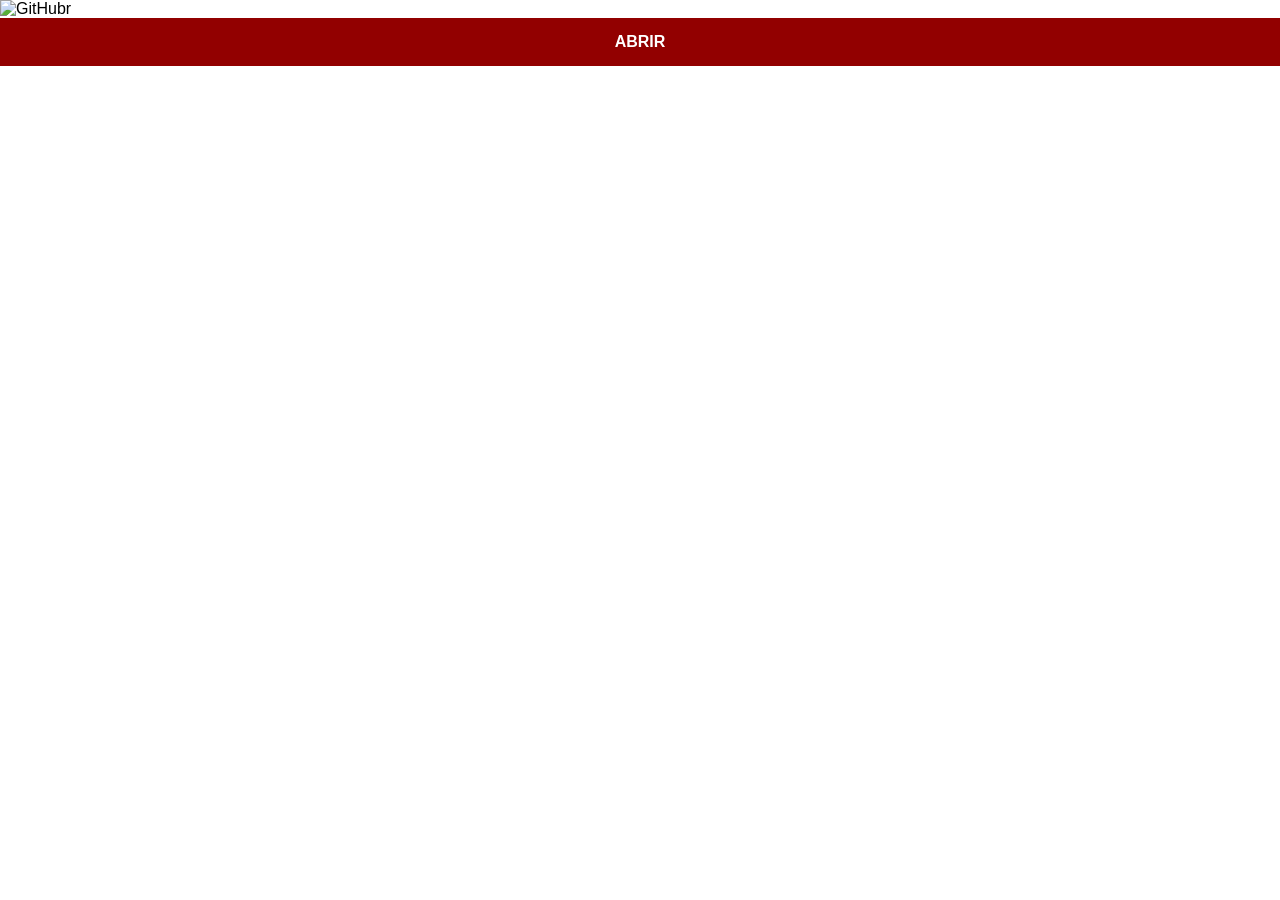
==== github.html @ 0fc51e61 "cap 27 aula 06" ====
<!DOCTYPE html>
<html lang="pt-br">
<head>
    <meta charset="UTF-8">
    <meta name="viewport" content="width=device-width, initial-scale=1.0">
    <title>Document</title>
    <link rel="stylesheet" href="estilos/rede-sociais.css">
</head>
<body>
    <img src="imagens/tela-github.jpg" alt="GitHubr">
    <a href="#">ABRIR</a>
</body>
</html>
---- estilos/rede-sociais.css ----
@charset "UTF-8";

 * {
    padding: 0px;
    margin: 0px;
    font-family: Arial, Helvetica, sans-serif;
}

::-webkit-scrollbar {
    width: 0px;
    height: 0px;
}

img {
    width: 100vw;
}

a {
    display: block;
    text-align: center;
    text-decoration: none;
    background-color: rgb(146, 0, 0);
    font-weight: bold;
    color: white;
    padding: 15px;
}

a:hover {
    font-size: 1.1em;
    padding-top: 13px;
    text-shadow: 2px 2px 3px #000000bd;
    background-color: rgb(176, 0, 0);
    transition:  font-size .2s, padding-top .2s, text-shadow .2s, background-color .1s;
}
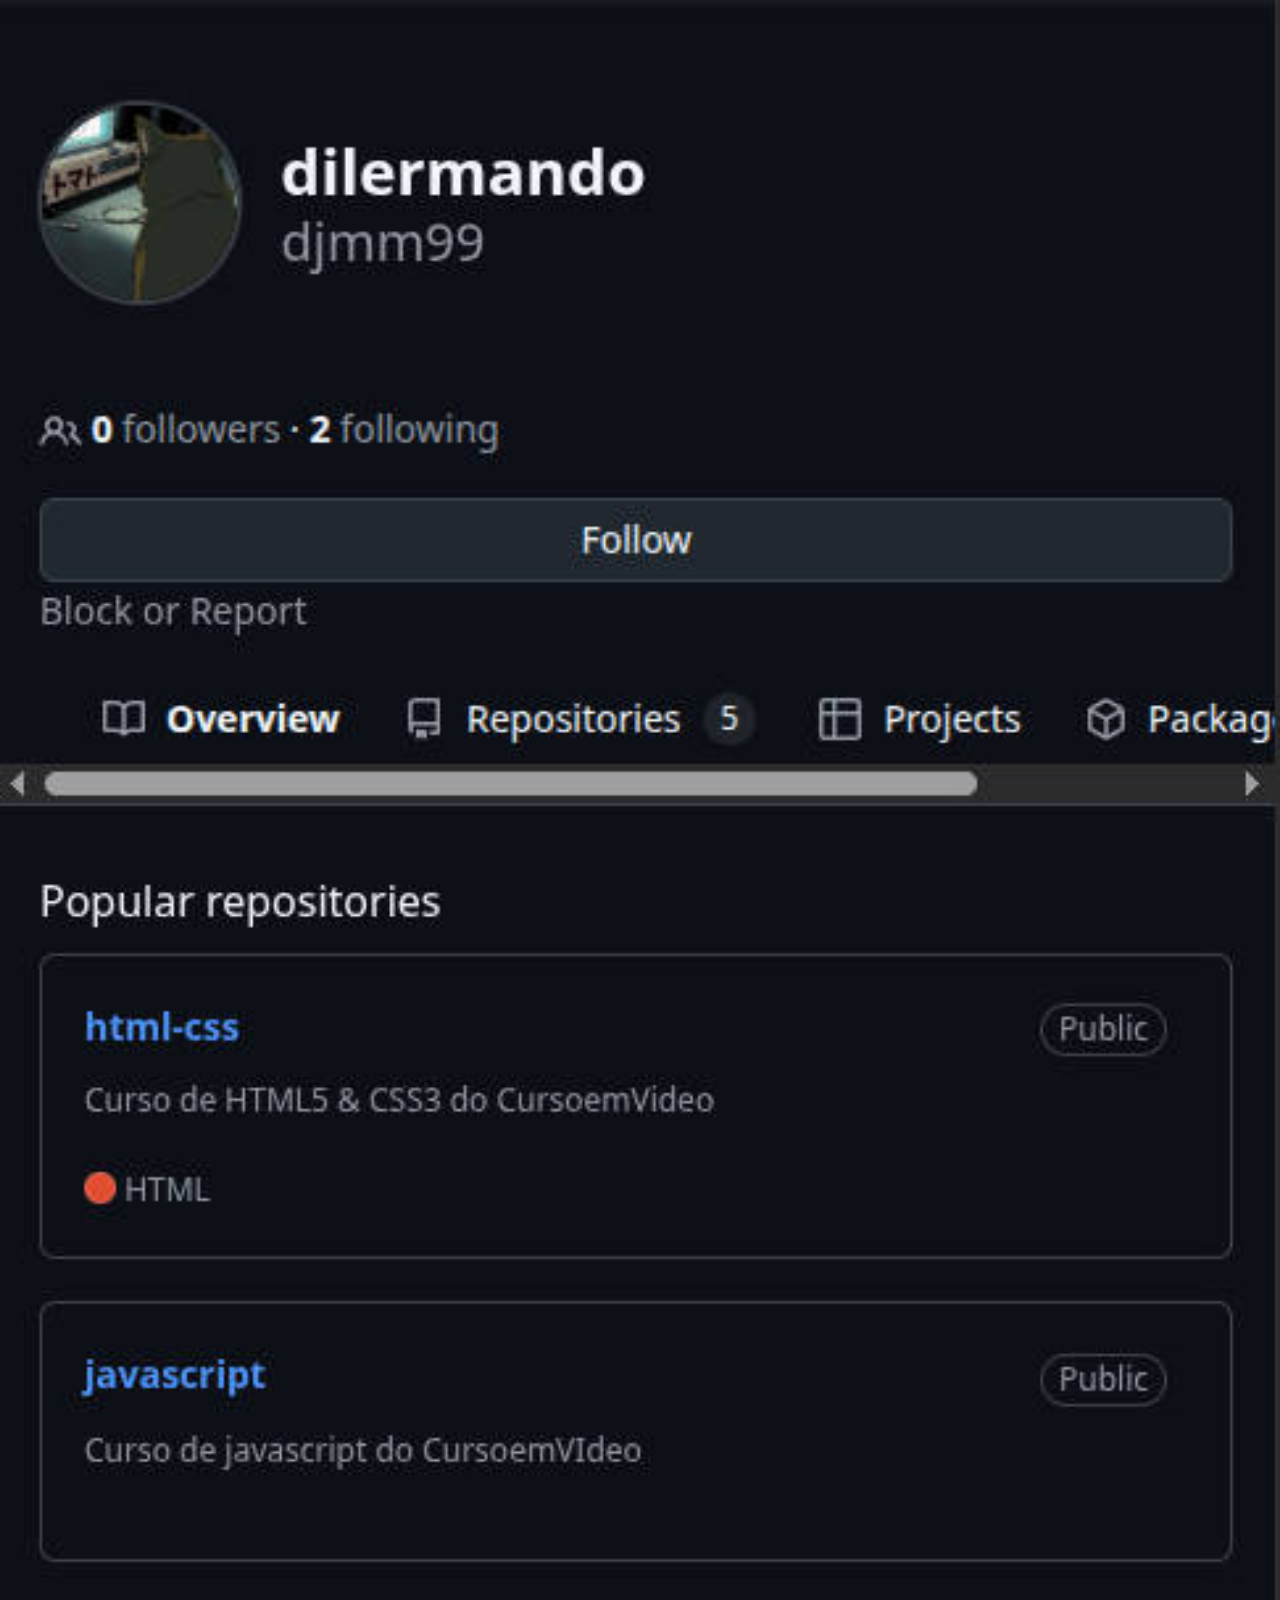
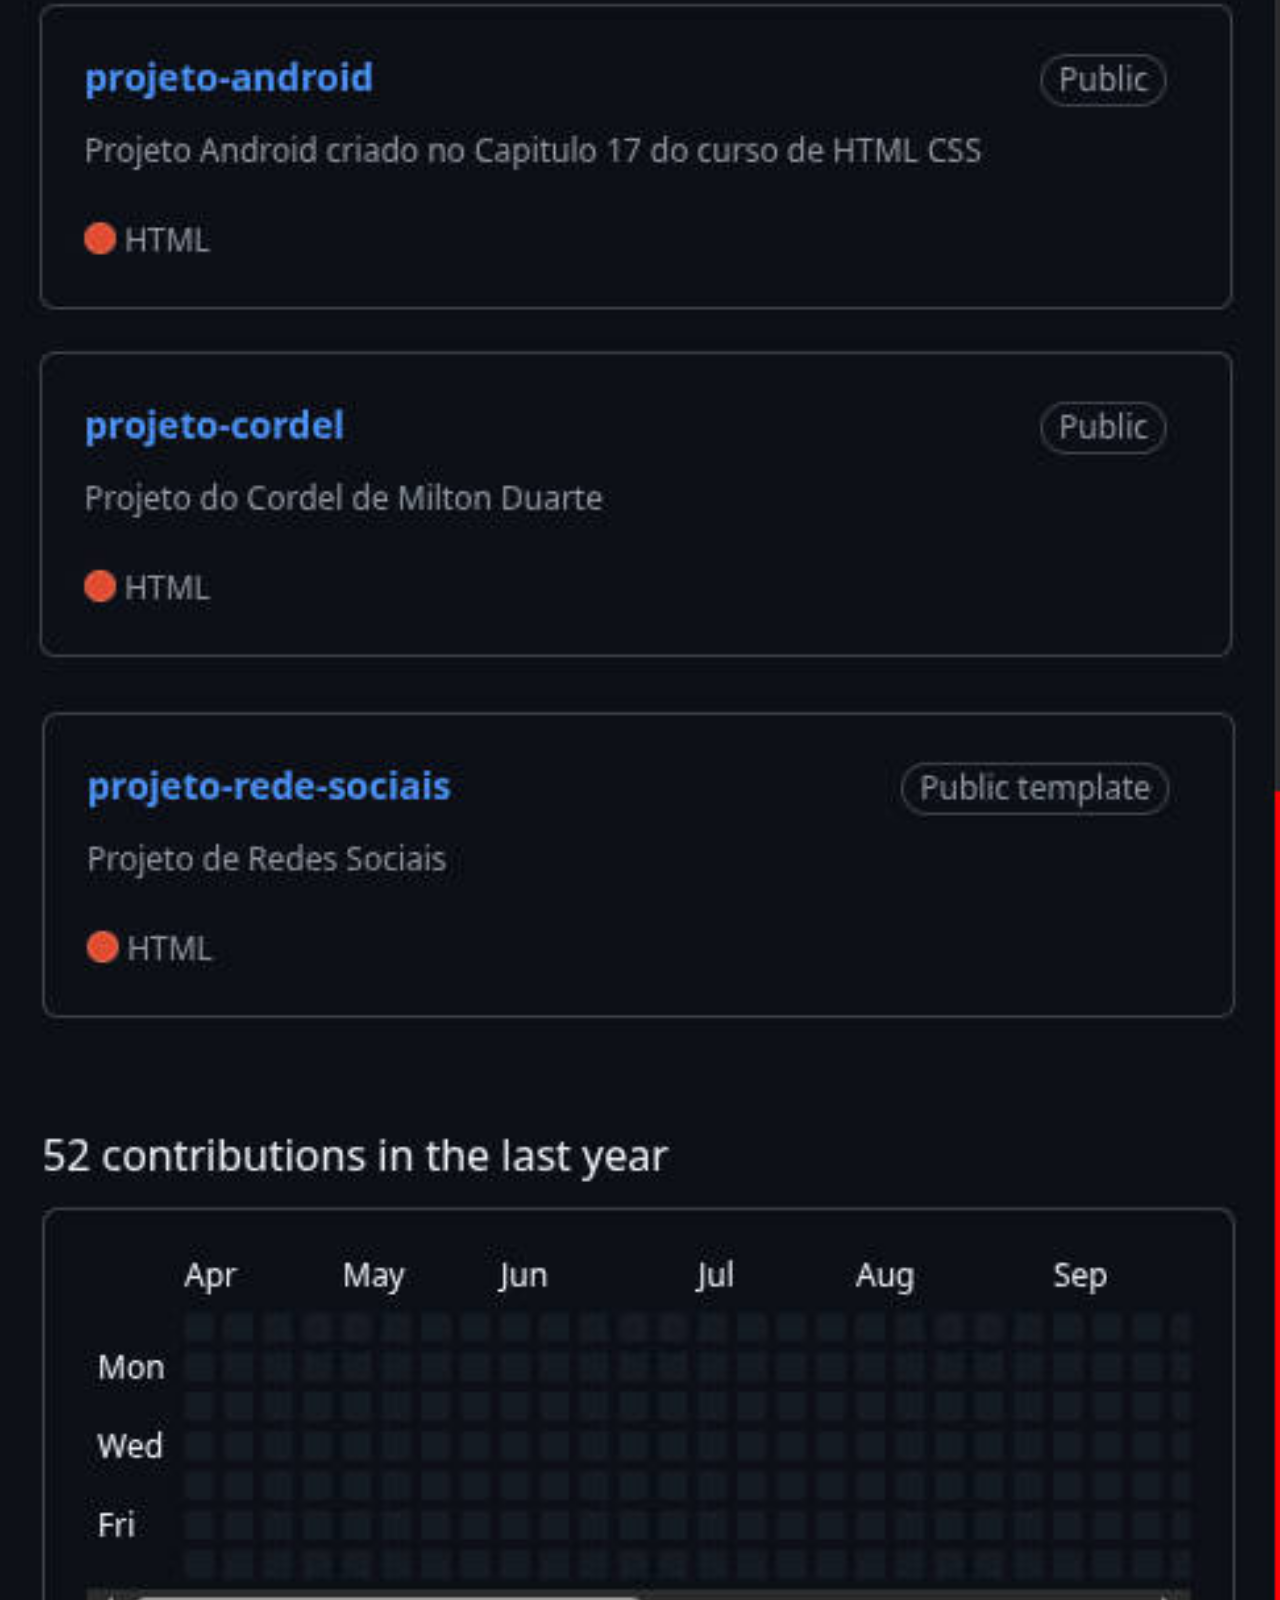
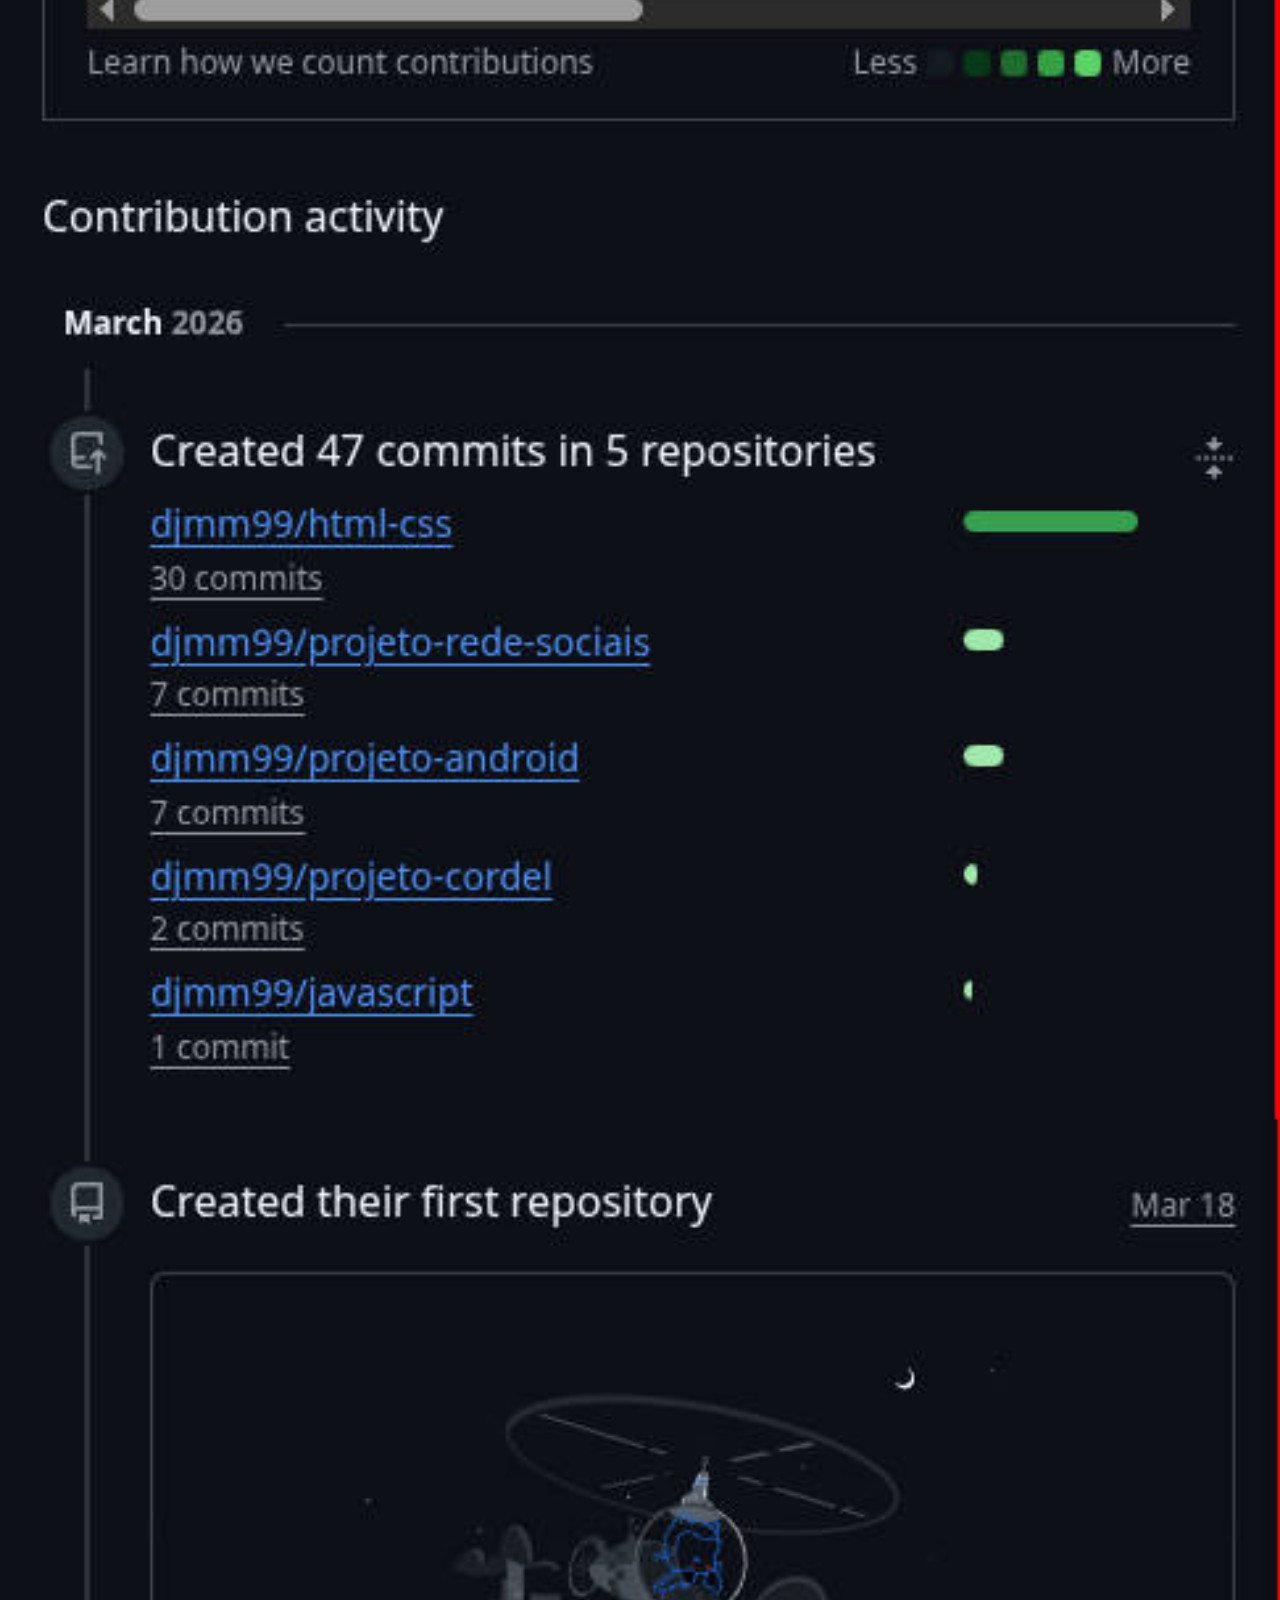
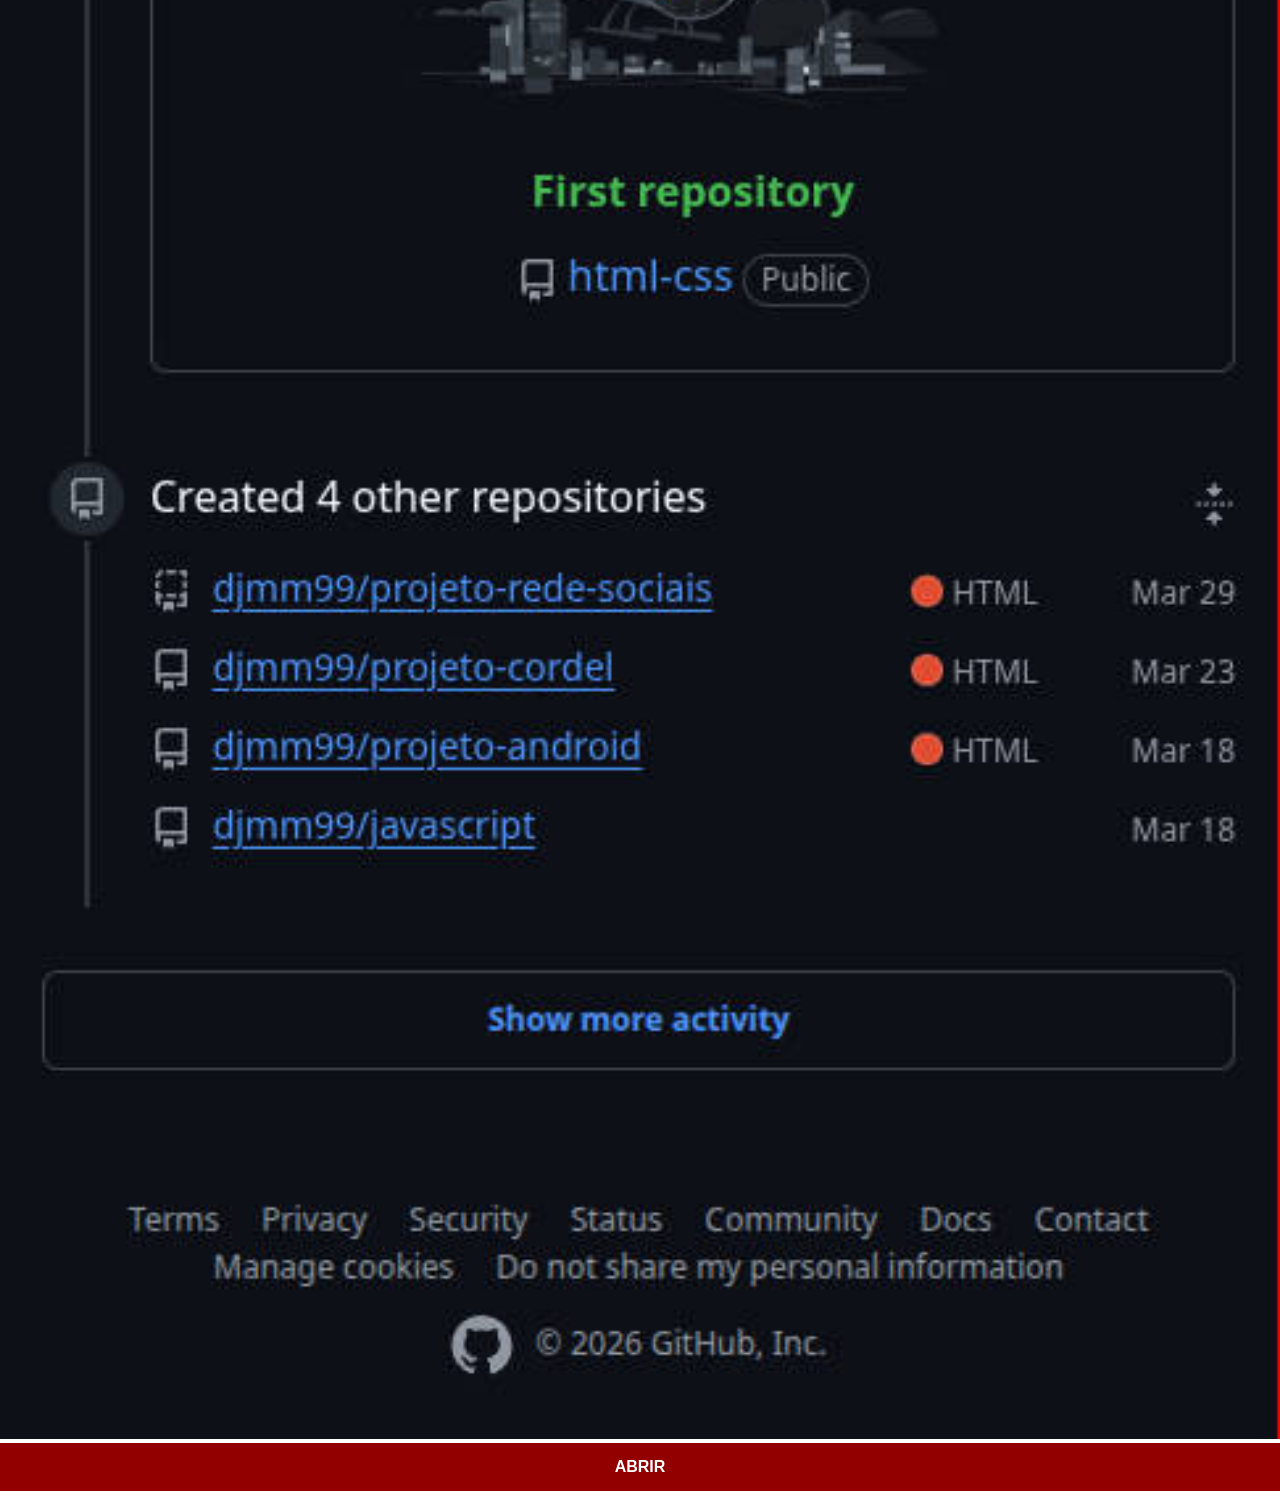
==== commit 098f523a: "atualizei links" ====
--- a/github.html
+++ b/github.html
@@ -8,6 +8,6 @@
 </head>
 <body>
     <img src="imagens/tela-github.jpg" alt="GitHubr">
-    <a href="#">ABRIR</a>
+    <a target="_blank" href="https://github.com/djmm99">ABRIR</a>
 </body>
 </html>
